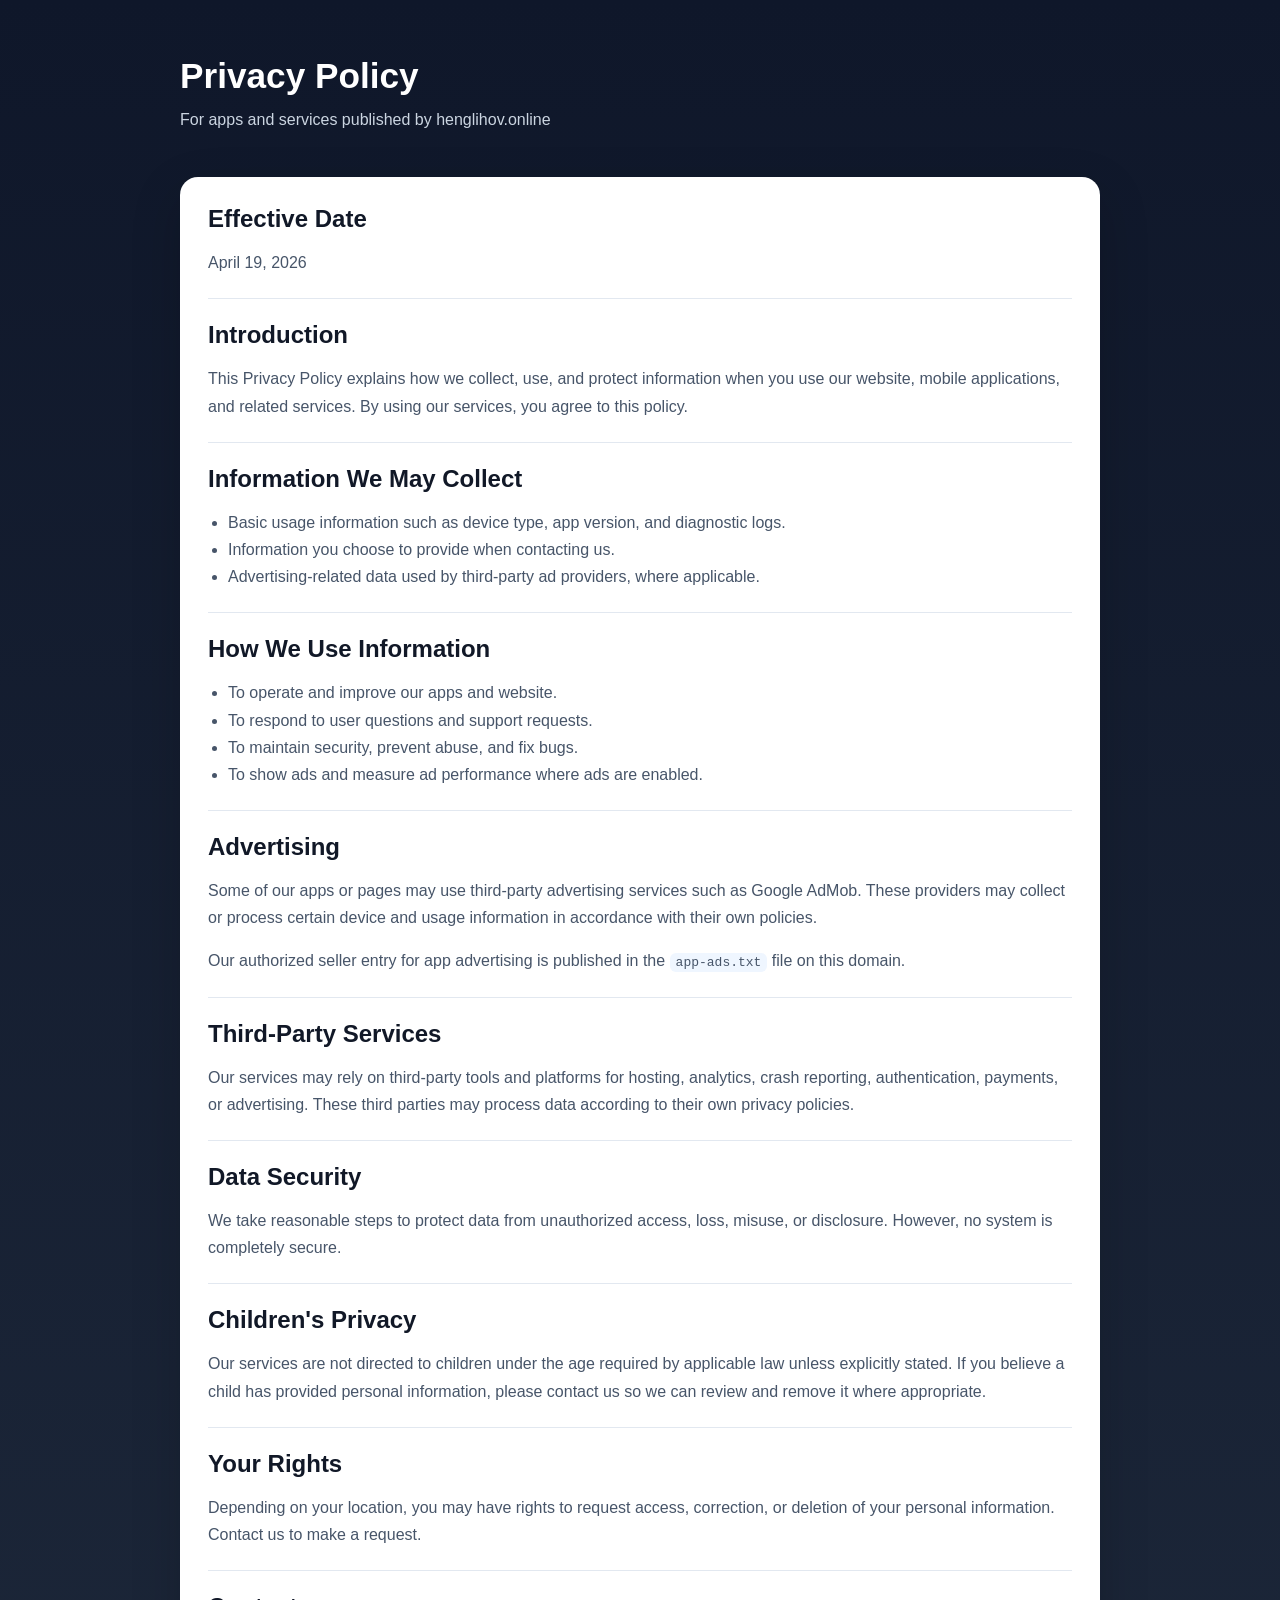
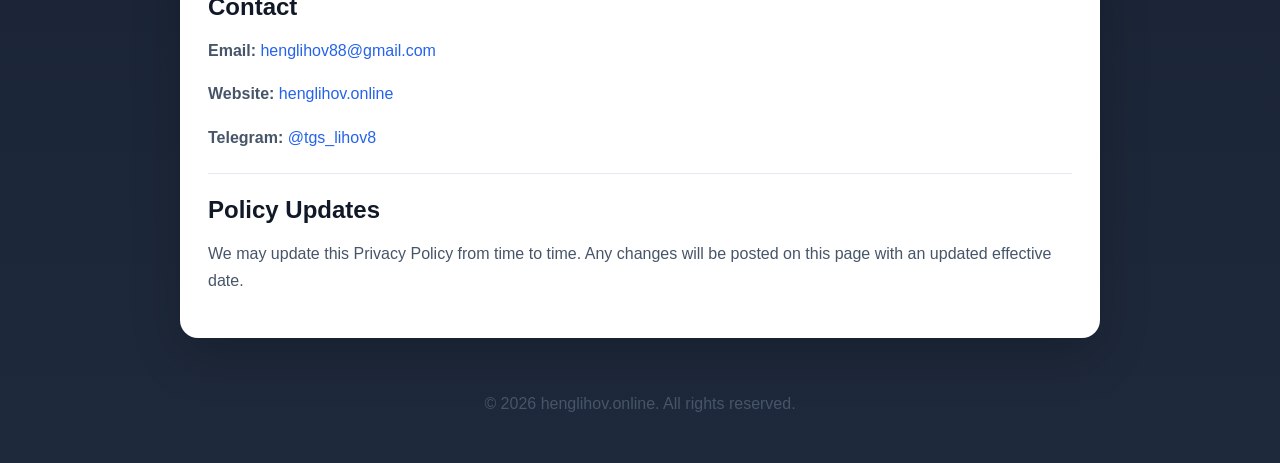
==== privacy/index.html @ 26a37f12 "Add privacy page at /privacy" ====
<!DOCTYPE html>
<html lang="en">
<head>
  <meta charset="UTF-8" />
  <meta name="viewport" content="width=device-width, initial-scale=1.0" />
  <title>henglihov.online | Privacy Policy</title>
  <meta name="description" content="Privacy Policy for apps and services published by henglihov.online" />
  <link rel="stylesheet" href="../styles.css" />
</head>
<body>
  <header class="site-header">
    <div class="container">
      <h1>Privacy Policy</h1>
      <p class="subtitle">For apps and services published by henglihov.online</p>
    </div>
  </header>

  <main class="container card">
    <section>
      <h2>Effective Date</h2>
      <p>April 19, 2026</p>
    </section>

    <section>
      <h2>Introduction</h2>
      <p>
        This Privacy Policy explains how we collect, use, and protect information when you use our website,
        mobile applications, and related services. By using our services, you agree to this policy.
      </p>
    </section>

    <section>
      <h2>Information We May Collect</h2>
      <ul>
        <li>Basic usage information such as device type, app version, and diagnostic logs.</li>
        <li>Information you choose to provide when contacting us.</li>
        <li>Advertising-related data used by third-party ad providers, where applicable.</li>
      </ul>
    </section>

    <section>
      <h2>How We Use Information</h2>
      <ul>
        <li>To operate and improve our apps and website.</li>
        <li>To respond to user questions and support requests.</li>
        <li>To maintain security, prevent abuse, and fix bugs.</li>
        <li>To show ads and measure ad performance where ads are enabled.</li>
      </ul>
    </section>

    <section>
      <h2>Advertising</h2>
      <p>
        Some of our apps or pages may use third-party advertising services such as Google AdMob.
        These providers may collect or process certain device and usage information in accordance with their own policies.
      </p>
      <p>
        Our authorized seller entry for app advertising is published in the <code>app-ads.txt</code> file on this domain.
      </p>
    </section>

    <section>
      <h2>Third-Party Services</h2>
      <p>
        Our services may rely on third-party tools and platforms for hosting, analytics, crash reporting,
        authentication, payments, or advertising. These third parties may process data according to their own privacy policies.
      </p>
    </section>

    <section>
      <h2>Data Security</h2>
      <p>
        We take reasonable steps to protect data from unauthorized access, loss, misuse, or disclosure.
        However, no system is completely secure.
      </p>
    </section>

    <section>
      <h2>Children's Privacy</h2>
      <p>
        Our services are not directed to children under the age required by applicable law unless explicitly stated.
        If you believe a child has provided personal information, please contact us so we can review and remove it where appropriate.
      </p>
    </section>

    <section>
      <h2>Your Rights</h2>
      <p>
        Depending on your location, you may have rights to request access, correction, or deletion of your personal information.
        Contact us to make a request.
      </p>
    </section>

    <section>
      <h2>Contact</h2>
      <p><strong>Email:</strong> <a href="mailto:henglihov88@gmail.com">henglihov88@gmail.com</a></p>
      <p><strong>Website:</strong> <a href="https://henglihov.online" target="_blank" rel="noopener noreferrer">henglihov.online</a></p>
      <p><strong>Telegram:</strong> <a href="https://t.me/tgs_lihov8" target="_blank" rel="noopener noreferrer">@tgs_lihov8</a></p>
    </section>

    <section>
      <h2>Policy Updates</h2>
      <p>
        We may update this Privacy Policy from time to time. Any changes will be posted on this page with an updated effective date.
      </p>
    </section>
  </main>

  <footer class="site-footer">
    <div class="container">
      <p>© 2026 henglihov.online. All rights reserved.</p>
    </div>
  </footer>
</body>
</html>
---- styles.css ----
:root {
  --bg: #0f172a;
  --panel: #111827;
  --card: #ffffff;
  --text: #0f172a;
  --muted: #475569;
  --accent: #2563eb;
  --line: #e2e8f0;
}

* {
  box-sizing: border-box;
}

body {
  margin: 0;
  font-family: Arial, Helvetica, sans-serif;
  background: linear-gradient(180deg, var(--bg), #1e293b);
  color: var(--text);
}

.container {
  width: min(920px, calc(100% - 32px));
  margin: 0 auto;
}

.site-header {
  padding: 56px 0 28px;
  color: white;
}

.site-header h1 {
  margin: 0;
  font-size: 2.2rem;
}

.subtitle {
  color: #cbd5e1;
  margin-top: 10px;
}

.card {
  background: var(--card);
  border-radius: 18px;
  padding: 28px;
  box-shadow: 0 18px 50px rgba(0, 0, 0, 0.18);
  margin-bottom: 30px;
}

section + section {
  border-top: 1px solid var(--line);
  margin-top: 22px;
  padding-top: 22px;
}

h2 {
  margin: 0 0 12px;
  color: #111827;
}

p, li {
  color: var(--muted);
  line-height: 1.7;
}

ul {
  padding-left: 20px;
}

a {
  color: var(--accent);
  text-decoration: none;
}

a:hover {
  text-decoration: underline;
}

code {
  background: #eff6ff;
  padding: 2px 6px;
  border-radius: 6px;
}

.site-footer {
  color: #cbd5e1;
  text-align: center;
  padding: 6px 0 30px;
}

@media (max-width: 640px) {
  .site-header {
    padding-top: 36px;
  }

  .site-header h1 {
    font-size: 1.8rem;
  }

  .card {
    padding: 20px;
  }
}
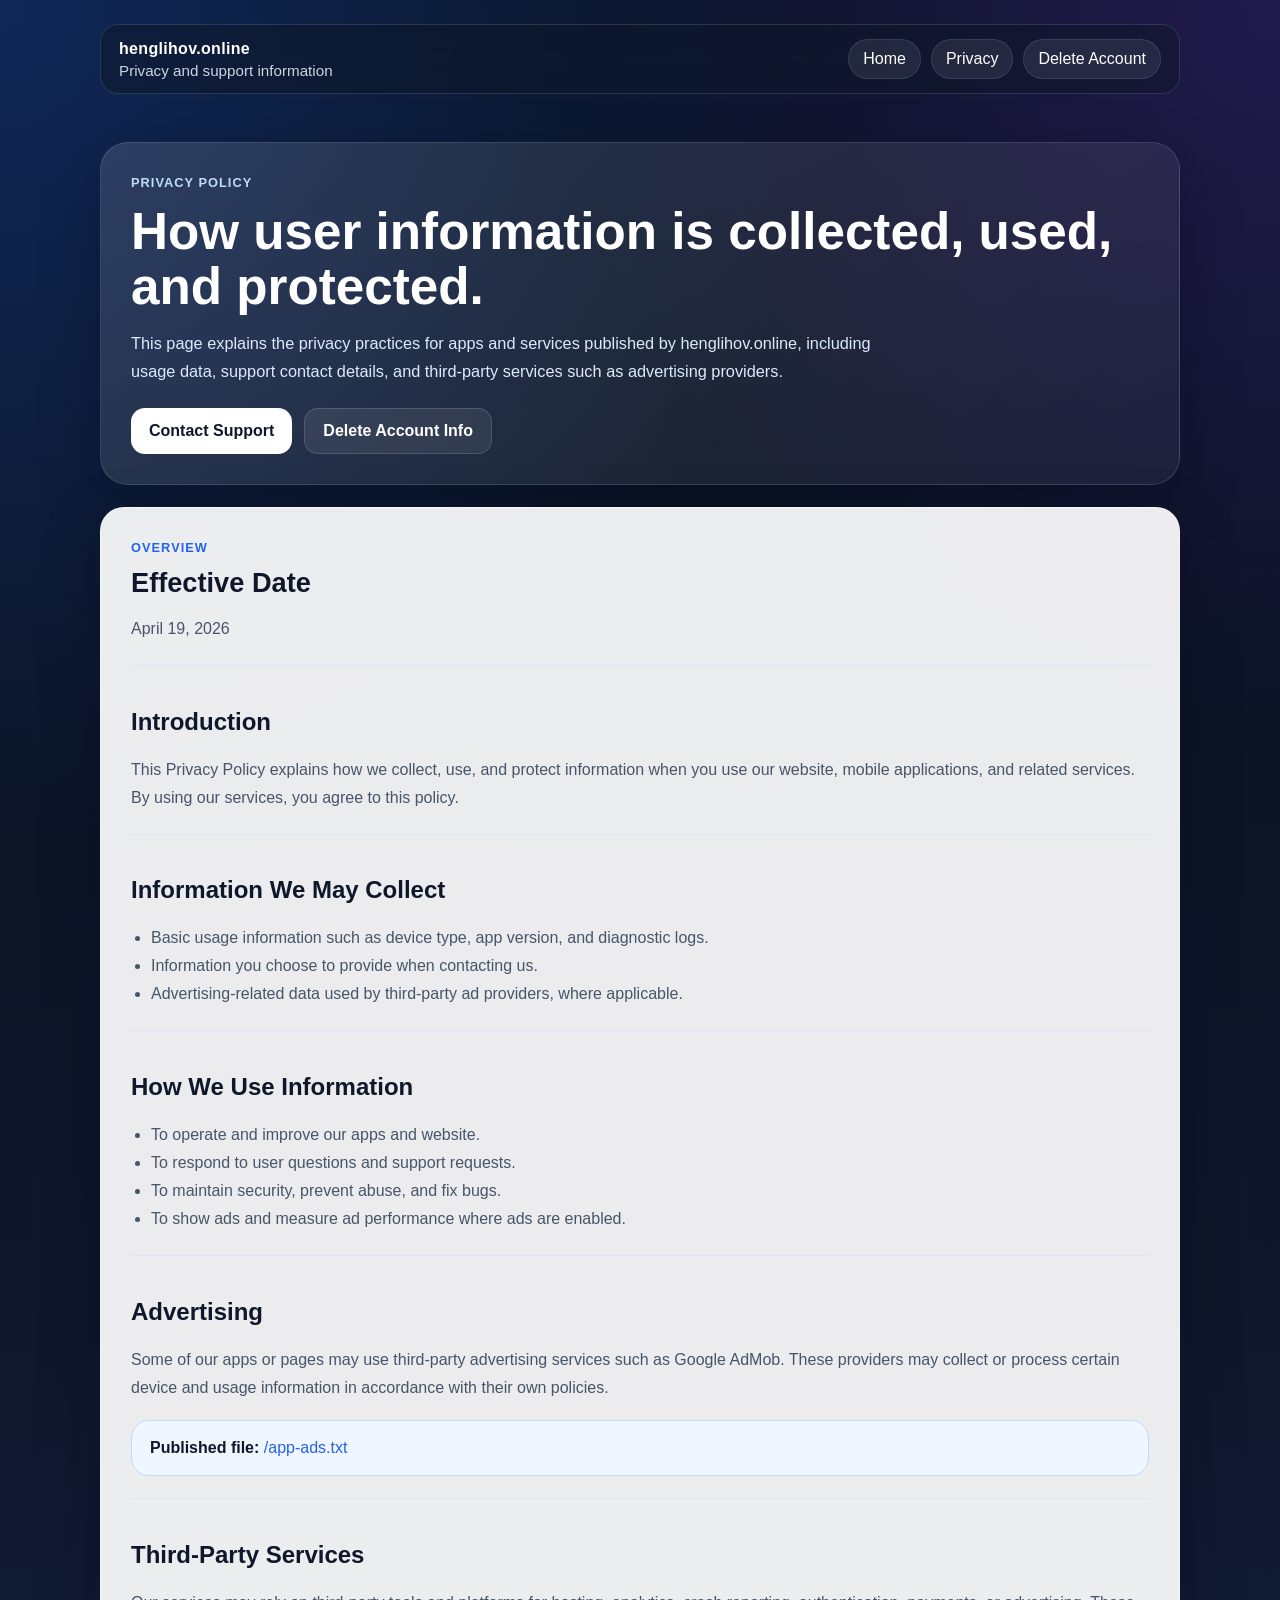
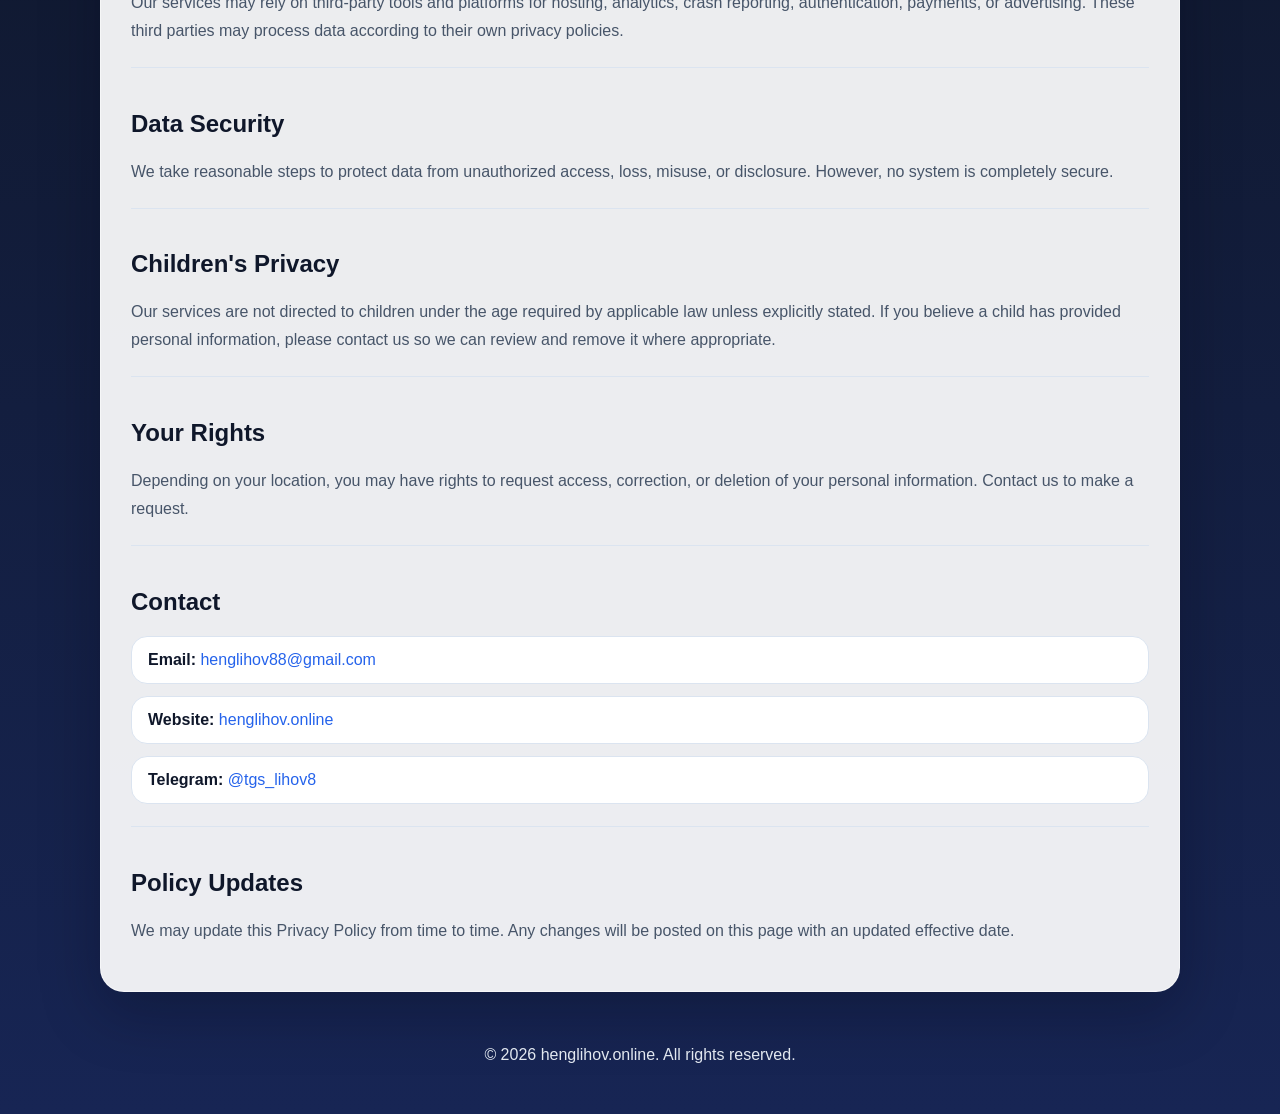
==== commit b341301c: "Improve privacy page design and navigation" ====
--- a/privacy/index.html
+++ b/privacy/index.html
@@ -9,101 +9,128 @@
 </head>
 <body>
   <header class="site-header">
-    <div class="container">
-      <h1>Privacy Policy</h1>
-      <p class="subtitle">For apps and services published by henglihov.online</p>
+    <div class="container topbar">
+      <div class="brand">
+        <span class="brand-title">henglihov.online</span>
+        <span class="brand-subtitle">Privacy and support information</span>
+      </div>
+      <nav class="nav-links">
+        <a href="/">Home</a>
+        <a href="/privacy/">Privacy</a>
+        <a href="/delete-account/">Delete Account</a>
+      </nav>
     </div>
   </header>
 
-  <main class="container card">
-    <section>
-      <h2>Effective Date</h2>
-      <p>April 19, 2026</p>
+  <main>
+    <section class="hero">
+      <div class="container hero-panel">
+        <span class="eyebrow">Privacy policy</span>
+        <h1>How user information is collected, used, and protected.</h1>
+        <p class="subtitle">
+          This page explains the privacy practices for apps and services published by henglihov.online,
+          including usage data, support contact details, and third-party services such as advertising providers.
+        </p>
+        <div class="actions">
+          <a class="button primary" href="mailto:henglihov88@gmail.com">Contact Support</a>
+          <a class="button secondary" href="/delete-account/">Delete Account Info</a>
+        </div>
+      </div>
     </section>
 
-    <section>
-      <h2>Introduction</h2>
-      <p>
-        This Privacy Policy explains how we collect, use, and protect information when you use our website,
-        mobile applications, and related services. By using our services, you agree to this policy.
-      </p>
-    </section>
+    <main class="container card">
+      <section>
+        <span class="section-label">Overview</span>
+        <h2 class="section-title">Effective Date</h2>
+        <p>April 19, 2026</p>
+      </section>
 
-    <section>
-      <h2>Information We May Collect</h2>
-      <ul>
-        <li>Basic usage information such as device type, app version, and diagnostic logs.</li>
-        <li>Information you choose to provide when contacting us.</li>
-        <li>Advertising-related data used by third-party ad providers, where applicable.</li>
-      </ul>
-    </section>
+      <section>
+        <h2>Introduction</h2>
+        <p>
+          This Privacy Policy explains how we collect, use, and protect information when you use our website,
+          mobile applications, and related services. By using our services, you agree to this policy.
+        </p>
+      </section>
 
-    <section>
-      <h2>How We Use Information</h2>
-      <ul>
-        <li>To operate and improve our apps and website.</li>
-        <li>To respond to user questions and support requests.</li>
-        <li>To maintain security, prevent abuse, and fix bugs.</li>
-        <li>To show ads and measure ad performance where ads are enabled.</li>
-      </ul>
-    </section>
+      <section>
+        <h2>Information We May Collect</h2>
+        <ul>
+          <li>Basic usage information such as device type, app version, and diagnostic logs.</li>
+          <li>Information you choose to provide when contacting us.</li>
+          <li>Advertising-related data used by third-party ad providers, where applicable.</li>
+        </ul>
+      </section>
 
-    <section>
-      <h2>Advertising</h2>
-      <p>
-        Some of our apps or pages may use third-party advertising services such as Google AdMob.
-        These providers may collect or process certain device and usage information in accordance with their own policies.
-      </p>
-      <p>
-        Our authorized seller entry for app advertising is published in the <code>app-ads.txt</code> file on this domain.
-      </p>
-    </section>
+      <section>
+        <h2>How We Use Information</h2>
+        <ul>
+          <li>To operate and improve our apps and website.</li>
+          <li>To respond to user questions and support requests.</li>
+          <li>To maintain security, prevent abuse, and fix bugs.</li>
+          <li>To show ads and measure ad performance where ads are enabled.</li>
+        </ul>
+      </section>
 
-    <section>
-      <h2>Third-Party Services</h2>
-      <p>
-        Our services may rely on third-party tools and platforms for hosting, analytics, crash reporting,
-        authentication, payments, or advertising. These third parties may process data according to their own privacy policies.
-      </p>
-    </section>
+      <section>
+        <h2>Advertising</h2>
+        <p>
+          Some of our apps or pages may use third-party advertising services such as Google AdMob.
+          These providers may collect or process certain device and usage information in accordance with their own policies.
+        </p>
+        <div class="highlight-box">
+          <strong>Published file:</strong> <a href="/app-ads.txt">/app-ads.txt</a>
+        </div>
+      </section>
 
-    <section>
-      <h2>Data Security</h2>
-      <p>
-        We take reasonable steps to protect data from unauthorized access, loss, misuse, or disclosure.
-        However, no system is completely secure.
-      </p>
-    </section>
+      <section>
+        <h2>Third-Party Services</h2>
+        <p>
+          Our services may rely on third-party tools and platforms for hosting, analytics, crash reporting,
+          authentication, payments, or advertising. These third parties may process data according to their own privacy policies.
+        </p>
+      </section>
 
-    <section>
-      <h2>Children's Privacy</h2>
-      <p>
-        Our services are not directed to children under the age required by applicable law unless explicitly stated.
-        If you believe a child has provided personal information, please contact us so we can review and remove it where appropriate.
-      </p>
-    </section>
+      <section>
+        <h2>Data Security</h2>
+        <p>
+          We take reasonable steps to protect data from unauthorized access, loss, misuse, or disclosure.
+          However, no system is completely secure.
+        </p>
+      </section>
 
-    <section>
-      <h2>Your Rights</h2>
-      <p>
-        Depending on your location, you may have rights to request access, correction, or deletion of your personal information.
-        Contact us to make a request.
-      </p>
-    </section>
+      <section>
+        <h2>Children's Privacy</h2>
+        <p>
+          Our services are not directed to children under the age required by applicable law unless explicitly stated.
+          If you believe a child has provided personal information, please contact us so we can review and remove it where appropriate.
+        </p>
+      </section>
 
-    <section>
-      <h2>Contact</h2>
-      <p><strong>Email:</strong> <a href="mailto:henglihov88@gmail.com">henglihov88@gmail.com</a></p>
-      <p><strong>Website:</strong> <a href="https://henglihov.online" target="_blank" rel="noopener noreferrer">henglihov.online</a></p>
-      <p><strong>Telegram:</strong> <a href="https://t.me/tgs_lihov8" target="_blank" rel="noopener noreferrer">@tgs_lihov8</a></p>
-    </section>
+      <section>
+        <h2>Your Rights</h2>
+        <p>
+          Depending on your location, you may have rights to request access, correction, or deletion of your personal information.
+          Contact us to make a request.
+        </p>
+      </section>
 
-    <section>
-      <h2>Policy Updates</h2>
-      <p>
-        We may update this Privacy Policy from time to time. Any changes will be posted on this page with an updated effective date.
-      </p>
-    </section>
+      <section>
+        <h2>Contact</h2>
+        <div class="contact-list">
+          <div class="contact-item"><strong>Email:</strong> <a href="mailto:henglihov88@gmail.com">henglihov88@gmail.com</a></div>
+          <div class="contact-item"><strong>Website:</strong> <a href="https://henglihov.online" target="_blank" rel="noopener noreferrer">henglihov.online</a></div>
+          <div class="contact-item"><strong>Telegram:</strong> <a href="https://t.me/tgs_lihov8" target="_blank" rel="noopener noreferrer">@tgs_lihov8</a></div>
+        </div>
+      </section>
+
+      <section>
+        <h2>Policy Updates</h2>
+        <p>
+          We may update this Privacy Policy from time to time. Any changes will be posted on this page with an updated effective date.
+        </p>
+      </section>
+    </main>
   </main>
 
   <footer class="site-footer">
--- a/styles.css
+++ b/styles.css
@@ -1,50 +1,211 @@
 :root {
-  --bg: #0f172a;
-  --panel: #111827;
-  --card: #ffffff;
+  --bg-1: #081120;
+  --bg-2: #0f172a;
+  --bg-3: #172554;
+  --surface: rgba(255, 255, 255, 0.92);
+  --surface-soft: rgba(255, 255, 255, 0.08);
   --text: #0f172a;
-  --muted: #475569;
+  --text-soft: #475569;
+  --text-inverse: #e2e8f0;
   --accent: #2563eb;
-  --line: #e2e8f0;
+  --accent-2: #7c3aed;
+  --line: #dbe4f0;
+  --shadow: 0 20px 60px rgba(2, 6, 23, 0.28);
+  --radius: 24px;
 }
 
 * {
   box-sizing: border-box;
 }
 
+html {
+  scroll-behavior: smooth;
+}
+
 body {
   margin: 0;
-  font-family: Arial, Helvetica, sans-serif;
-  background: linear-gradient(180deg, var(--bg), #1e293b);
+  font-family: Inter, Arial, Helvetica, sans-serif;
   color: var(--text);
+  background:
+    radial-gradient(circle at top left, rgba(37, 99, 235, 0.28), transparent 28%),
+    radial-gradient(circle at top right, rgba(124, 58, 237, 0.22), transparent 24%),
+    linear-gradient(180deg, var(--bg-1), var(--bg-2) 48%, var(--bg-3));
+  min-height: 100vh;
 }
 
 .container {
-  width: min(920px, calc(100% - 32px));
+  width: min(1080px, calc(100% - 32px));
   margin: 0 auto;
 }
 
 .site-header {
-  padding: 56px 0 28px;
+  padding: 24px 0 18px;
+}
+
+.topbar {
+  display: flex;
+  align-items: center;
+  justify-content: space-between;
+  gap: 16px;
+  padding: 14px 18px;
+  border: 1px solid rgba(255, 255, 255, 0.12);
+  border-radius: 18px;
+  background: rgba(15, 23, 42, 0.52);
+  backdrop-filter: blur(14px);
+}
+
+.brand {
+  display: flex;
+  flex-direction: column;
+  gap: 4px;
+}
+
+.brand-title {
   color: white;
-}
-
-.site-header h1 {
+  font-weight: 800;
+  letter-spacing: 0.02em;
+}
+
+.brand-subtitle {
+  color: #cbd5e1;
+  font-size: 0.95rem;
+}
+
+.nav-links {
+  display: flex;
+  flex-wrap: wrap;
+  gap: 10px;
+}
+
+.nav-links a {
+  color: white;
+  text-decoration: none;
+  padding: 10px 14px;
+  border-radius: 999px;
+  background: rgba(255, 255, 255, 0.08);
+  border: 1px solid rgba(255, 255, 255, 0.1);
+}
+
+.hero {
+  padding: 30px 0 22px;
+}
+
+.hero-panel {
+  padding: 30px;
+  border-radius: 28px;
+  background: linear-gradient(135deg, rgba(255,255,255,0.12), rgba(255,255,255,0.05));
+  border: 1px solid rgba(255, 255, 255, 0.12);
+  box-shadow: var(--shadow);
+}
+
+.eyebrow {
+  display: inline-block;
+  margin-bottom: 14px;
+  color: #bfdbfe;
+  font-weight: 700;
+  letter-spacing: 0.08em;
+  text-transform: uppercase;
+  font-size: 0.8rem;
+}
+
+.hero h1 {
   margin: 0;
-  font-size: 2.2rem;
+  color: white;
+  font-size: clamp(2rem, 4vw, 3.4rem);
+  line-height: 1.08;
 }
 
 .subtitle {
-  color: #cbd5e1;
-  margin-top: 10px;
-}
-
+  color: #dbeafe;
+  margin: 14px 0 0;
+  max-width: 760px;
+  line-height: 1.75;
+  font-size: 1.02rem;
+}
+
+.actions {
+  display: flex;
+  flex-wrap: wrap;
+  gap: 12px;
+  margin-top: 22px;
+}
+
+.button {
+  display: inline-flex;
+  align-items: center;
+  justify-content: center;
+  min-height: 46px;
+  padding: 0 18px;
+  border-radius: 14px;
+  text-decoration: none;
+  font-weight: 700;
+  transition: transform 0.15s ease, opacity 0.15s ease;
+}
+
+.button:hover {
+  transform: translateY(-1px);
+}
+
+.button.primary {
+  background: white;
+  color: #0f172a;
+}
+
+.button.secondary {
+  background: rgba(255,255,255,0.08);
+  color: white;
+  border: 1px solid rgba(255,255,255,0.14);
+}
+
+.grid {
+  display: grid;
+  grid-template-columns: repeat(3, minmax(0, 1fr));
+  gap: 18px;
+  margin: 24px 0 34px;
+}
+
+.info-card,
 .card {
-  background: var(--card);
-  border-radius: 18px;
-  padding: 28px;
-  box-shadow: 0 18px 50px rgba(0, 0, 0, 0.18);
+  background: var(--surface);
+  border: 1px solid rgba(255,255,255,0.55);
+  border-radius: var(--radius);
+  box-shadow: var(--shadow);
+}
+
+.info-card {
+  padding: 22px;
+}
+
+.info-card h3 {
+  margin: 0 0 10px;
+}
+
+.info-card p,
+.info-card li,
+.card p,
+.card li {
+  color: var(--text-soft);
+  line-height: 1.75;
+}
+
+.card {
+  padding: 30px;
   margin-bottom: 30px;
+}
+
+.section-label {
+  display: inline-block;
+  font-size: 0.8rem;
+  font-weight: 700;
+  letter-spacing: 0.08em;
+  text-transform: uppercase;
+  color: var(--accent);
+  margin-bottom: 12px;
+}
+
+.section-title {
+  margin: 0 0 10px;
+  font-size: 1.7rem;
 }
 
 section + section {
@@ -53,17 +214,12 @@
   padding-top: 22px;
 }
 
-h2 {
-  margin: 0 0 12px;
-  color: #111827;
-}
-
-p, li {
-  color: var(--muted);
-  line-height: 1.7;
-}
-
-ul {
+h2,
+h3 {
+  color: #0f172a;
+}
+
+ul, ol {
   padding-left: 20px;
 }
 
@@ -78,26 +234,74 @@
 
 code {
   background: #eff6ff;
-  padding: 2px 6px;
-  border-radius: 6px;
+  padding: 2px 7px;
+  border-radius: 7px;
+}
+
+.highlight-box {
+  margin-top: 18px;
+  padding: 18px;
+  background: #eff6ff;
+  border: 1px solid #bfdbfe;
+  border-radius: 18px;
+}
+
+.contact-list {
+  display: grid;
+  gap: 12px;
+}
+
+.contact-item {
+  padding: 14px 16px;
+  border: 1px solid var(--line);
+  border-radius: 16px;
+  background: #fff;
 }
 
 .site-footer {
-  color: #cbd5e1;
+  color: var(--text-inverse);
   text-align: center;
-  padding: 6px 0 30px;
+  padding: 8px 0 34px;
+}
+
+.center-page {
+  min-height: 100vh;
+  display: flex;
+  align-items: center;
+}
+
+@media (max-width: 860px) {
+  .grid {
+    grid-template-columns: 1fr;
+  }
+
+  .topbar {
+    flex-direction: column;
+    align-items: flex-start;
+  }
 }
 
 @media (max-width: 640px) {
   .site-header {
-    padding-top: 36px;
-  }
-
-  .site-header h1 {
-    font-size: 1.8rem;
-  }
-
-  .card {
-    padding: 20px;
-  }
-}
+    padding-top: 16px;
+  }
+
+  .hero-panel,
+  .card,
+  .info-card {
+    padding: 22px;
+  }
+
+  .hero h1 {
+    font-size: 2rem;
+  }
+
+  .nav-links {
+    width: 100%;
+  }
+
+  .nav-links a {
+    flex: 1 1 auto;
+    text-align: center;
+  }
+}
